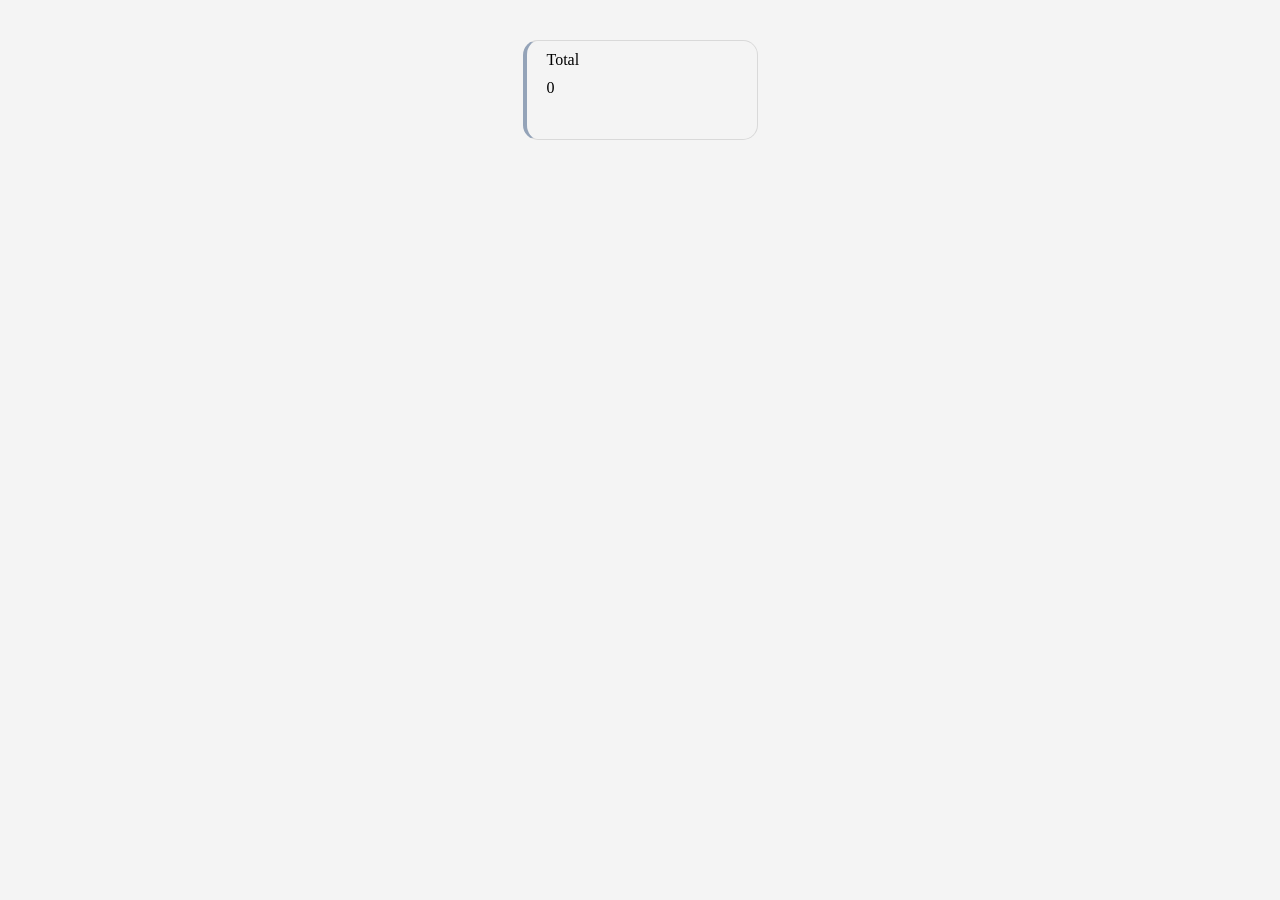
==== index.html @ 75238c97 "firs commit" ====
<html lang="en">
<head>
    <meta charset="UTF-8">
    <meta name="viewport" content="width=device-width, initial-scale=1.0">
    <title>Jura</title>

    <!-- Подключение стилей -->
    <link rel="stylesheet" href="style.css">
    <link rel="stylesheet" href="src/pages/HomePage/HomePage.css">

</head>
<body>
    <header></header>
    <main>
        <div id="page"></div>
    </main>
    <footer></footer>
</body>

<script type="module" src="./main.mjs"></script>
</html>
---- style.css ----
html, body {
    margin: 0;
    padding: 0;
    background-color: #f4f4f4;
    box-sizing: border-box;
}

main {
    margin: 0;
    padding: 0;
}

#page {
    width: 100%;
    margin: 0;
}

.home-page {
    margin: 40px 40px 0px 40px;
    display: flex;
    justify-content: center;
}
---- src/pages/HomePage/HomePage.css ----
.home-page-status {
    display: flex;
    flex-direction: column;
    gap: 10px;
    width: 200px;
    height: 78px;
    padding: 10px 10px 10px 20px;
    border: 1px solid #d9d9d9;
    border-left: 4px solid rgb(148, 163, 184);
    border-radius: 15px;
}
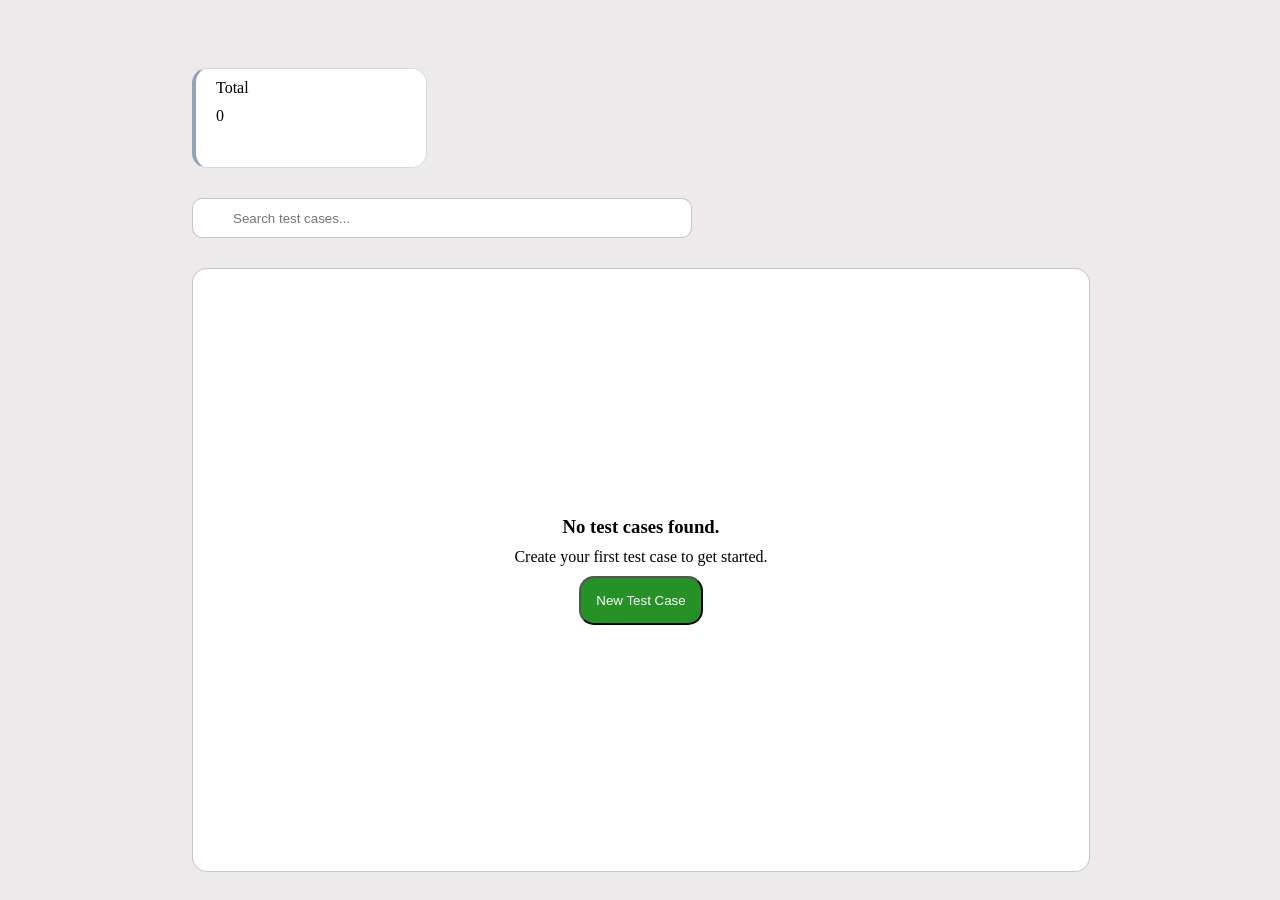
==== commit 598fd212: "add section for test-keyses" ====
--- a/index.html
+++ b/index.html
@@ -7,6 +7,7 @@
     <!-- Подключение стилей -->
     <link rel="stylesheet" href="style.css">
     <link rel="stylesheet" href="src/pages/HomePage/HomePage.css">
+    <link rel="stylesheet" href="src/shared/ui/Button/Button.css">
 
 </head>
 <body>
--- a/style.css
+++ b/style.css
@@ -1,7 +1,7 @@
 html, body {
     margin: 0;
     padding: 0;
-    background-color: #f4f4f4;
+    background-color: #eceaea;
     box-sizing: border-box;
 }
 
@@ -11,12 +11,18 @@
 }
 
 #page {
+    display: flex;
+    justify-content: center;
     width: 100%;
+    height: 100%;
     margin: 0;
 }
 
 .home-page {
+    width: 70%;
     margin: 40px 40px 0px 40px;
     display: flex;
     justify-content: center;
+    flex-direction: column;
+    gap: 30px;
 }
--- a/src/pages/HomePage/HomePage.css
+++ b/src/pages/HomePage/HomePage.css
@@ -8,4 +8,38 @@
     border: 1px solid #d9d9d9;
     border-left: 4px solid rgb(148, 163, 184);
     border-radius: 15px;
+    background: white;
+}
+
+.home-page-search_input {
+    width: 500px;
+    height: 40px;
+    padding: 0px 10px;
+    border: 1px solid #aaa7a7a8;
+    border-radius: 10px;
+    padding: 0 0 0 40px;
+}
+
+.home-page-test-cases {
+    display: flex;
+    flex-direction: column;
+    justify-content: center;
+    align-items: center;
+    height: 70%;
+    width: 100%;
+    border: 1px solid #aaa7a7a8;
+    border-radius: 15px;
+    background: white;
+}
+
+.home-page-test-cases_not-found{
+    display: flex;
+    flex-direction: column;
+    justify-content: center;
+    align-items: center;
+    gap: 10px;
+}
+
+.home-page-test-cases_not-found > h3, .home-page-test-cases_not-found > p {
+    margin: 0;
 }
--- a/src/shared/ui/Button/Button.css
+++ b/src/shared/ui/Button/Button.css
@@ -0,0 +1,6 @@
+.not-found_button_create {
+    padding: 15px;
+    background: #269126;
+    border-radius: 15px;
+    color: white;
+}
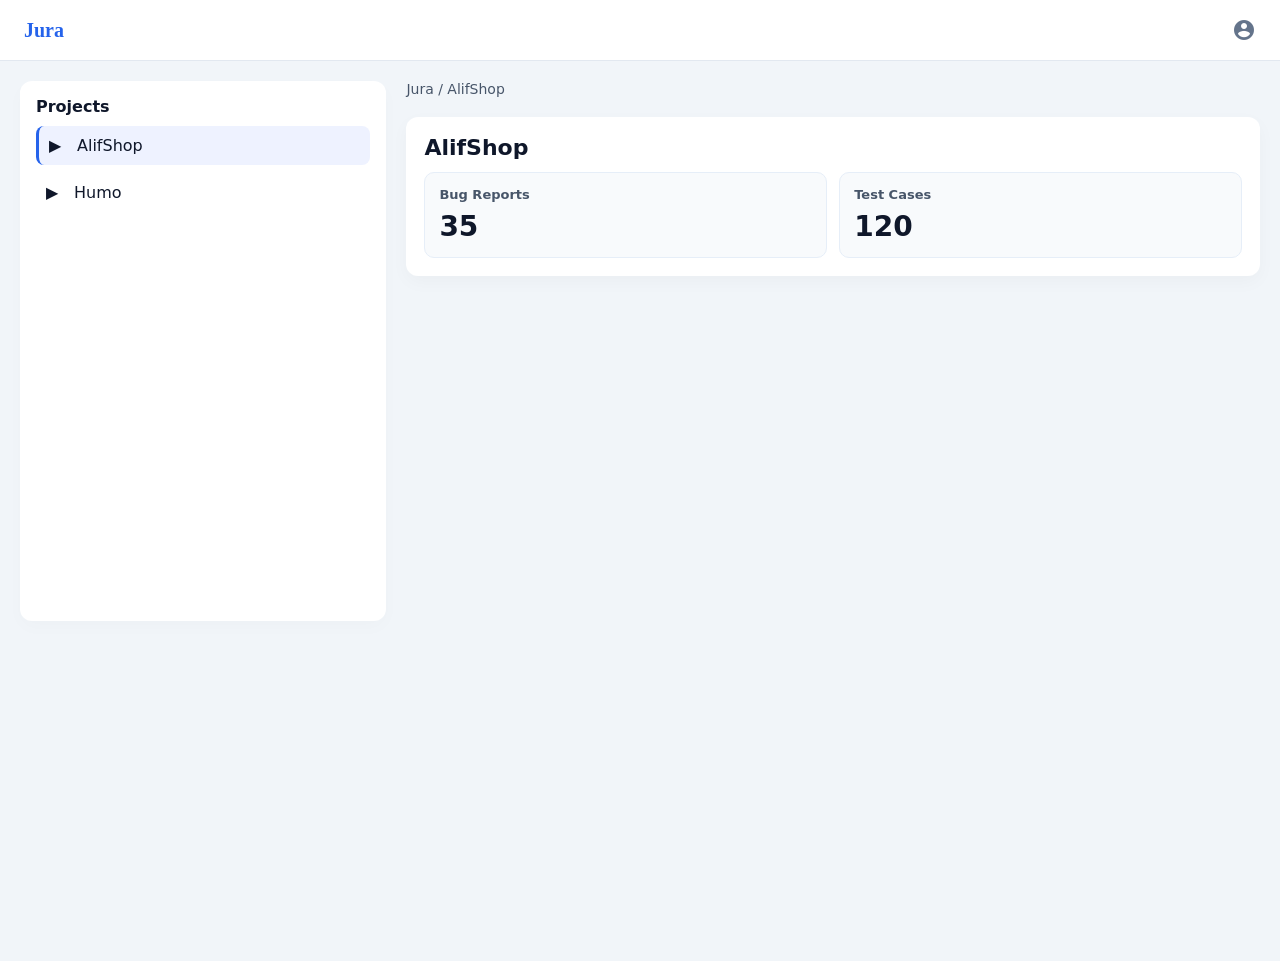
==== commit 11d651b1: "refactoring" ====
--- a/index.html
+++ b/index.html
@@ -8,10 +8,11 @@
     <link rel="stylesheet" href="style.css">
     <link rel="stylesheet" href="src/pages/HomePage/HomePage.css">
     <link rel="stylesheet" href="src/shared/ui/Button/Button.css">
+    <link href="https://fonts.googleapis.com/icon?family=Material+Icons" rel="stylesheet">
 
 </head>
 <body>
-    <header></header>
+    <header id="header"></header>
     <main>
         <div id="page"></div>
     </main>
--- a/style.css
+++ b/style.css
@@ -25,4 +25,13 @@
     justify-content: center;
     flex-direction: column;
     gap: 30px;
-}+}
+
+#header {
+    display: flex;
+    justify-content: space-between;
+    align-items: center;
+    padding: 18px 24px;
+    background: white;
+    border-bottom: 1px solid #e2e8f0;
+}
--- a/src/pages/HomePage/HomePage.css
+++ b/src/pages/HomePage/HomePage.css
@@ -23,23 +23,403 @@
 .home-page-test-cases {
     display: flex;
     flex-direction: column;
-    justify-content: center;
-    align-items: center;
-    height: 70%;
+    align-items: flex-start;
+    min-height: 420px;
     width: 100%;
     border: 1px solid #aaa7a7a8;
     border-radius: 15px;
     background: white;
-}
-
-.home-page-test-cases_not-found{
-    display: flex;
-    flex-direction: column;
+    padding: 20px;
+    box-sizing: border-box;
+    overflow-y: auto;
+}
+
+.test-cases-list {
+    display: grid;
+    grid-template-columns: repeat(auto-fill, minmax(280px, 1fr));
+    gap: 16px;
+    width: 100%;
+}
+
+.test-cases-loading,
+.test-cases-error {
+    display: flex;
+    align-items: center;
     justify-content: center;
-    align-items: center;
-    gap: 10px;
-}
-
-.home-page-test-cases_not-found > h3, .home-page-test-cases_not-found > p {
-    margin: 0;
-}+    width: 100%;
+    min-height: 200px;
+    color: #64748b;
+    font-size: 16px;
+}
+
+.test-cases-error {
+    color: #dc2626;
+}
+
+.test-case {
+    width: 100%;
+    border: 1px solid #d9d9d9;
+    border-radius: 12px;
+    background: #f8fafc;
+    padding: 16px;
+    text-align: left;
+    cursor: pointer;
+    transition: all 0.2s ease;
+    display: flex;
+    flex-direction: column;
+    gap: 10px;
+}
+
+.test-case:hover {
+    border-color: #94a3b8;
+    background: #f1f5f9;
+    transform: translateY(-2px);
+    box-shadow: 0 4px 12px rgba(0, 0, 0, 0.08);
+}
+
+.test-case_top {
+    display: flex;
+    justify-content: space-between;
+    align-items: center;
+    gap: 10px;
+}
+
+.test-case_id {
+    font-size: 12px;
+    font-weight: 700;
+    color: #475569;
+}
+
+.test-case_date {
+    font-size: 11px;
+    color: #94a3b8;
+}
+
+.test-case_title {
+    margin: 0;
+    font-size: 16px;
+    color: #0f172a;
+}
+
+.test-case_module {
+    margin: 0;
+    color: #64748b;
+    font-size: 12px;
+}
+
+.modal-overlay {
+    position: fixed;
+    top: 0;
+    left: 0;
+    right: 0;
+    bottom: 0;
+    background: rgba(0, 0, 0, 0.5);
+    display: flex;
+    align-items: center;
+    justify-content: center;
+    z-index: 1000;
+}
+
+.modal-content {
+    background: white;
+    border-radius: 15px;
+    box-shadow: 0 20px 60px rgba(0, 0, 0, 0.3);
+    max-width: 700px;
+    width: 90%;
+    max-height: 85vh;
+    overflow-y: auto;
+    animation: modalSlideIn 0.3s ease;
+}
+
+@keyframes modalSlideIn {
+    from {
+        opacity: 0;
+        transform: translateY(-20px);
+    }
+    to {
+        opacity: 1;
+        transform: translateY(0);
+    }
+}
+
+.modal-header {
+    display: flex;
+    justify-content: space-between;
+    align-items: flex-start;
+    padding: 24px;
+    border-bottom: 1px solid #e2e8f0;
+    gap: 10px;
+    position: sticky;
+    top: 0;
+    background: white;
+}
+
+.modal-header h2 {
+    margin: 0;
+    font-size: 24px;
+    color: #0f172a;
+}
+
+.modal-close {
+    background: none;
+    border: none;
+    font-size: 32px;
+    color: #64748b;
+    cursor: pointer;
+    padding: 0;
+    width: 32px;
+    height: 32px;
+    display: flex;
+    align-items: center;
+    justify-content: center;
+    transition: color 0.2s ease;
+    flex-shrink: 0;
+}
+
+.modal-close:hover {
+    color: #0f172a;
+}
+
+.modal-body {
+    padding: 24px;
+    display: flex;
+    flex-direction: column;
+    gap: 20px;
+}
+
+.modal-meta {
+    display: flex;
+    flex-wrap: wrap;
+    gap: 12px;
+    padding-bottom: 12px;
+    border-bottom: 1px solid #e2e8f0;
+}
+
+.modal-meta_item {
+    display: flex;
+    flex-direction: column;
+    gap: 6px;
+    flex: 1;
+    min-width: 200px;
+}
+
+.modal-meta_label {
+    font-size: 11px;
+    text-transform: uppercase;
+    letter-spacing: 0.08em;
+    color: #64748b;
+    font-weight: 600;
+}
+
+.modal-meta_value {
+    background: #f8fafc;
+    border: 1px solid #e2e8f0;
+    border-radius: 10px;
+    padding: 8px 12px;
+    font-size: 13px;
+    color: #334155;
+}
+
+.modal-section {
+    display: flex;
+    flex-direction: column;
+    gap: 10px;
+}
+
+.modal-section_title {
+    margin: 0;
+    font-size: 13px;
+    text-transform: uppercase;
+    letter-spacing: 0.08em;
+    color: #475569;
+    font-weight: 600;
+}
+
+.modal-section_content {
+    margin: 0;
+    color: #334155;
+    line-height: 1.6;
+    font-size: 14px;
+    padding: 10px;
+    background: #f8fafc;
+    border-radius: 10px;
+    border-left: 3px solid #94a3b8;
+}
+
+.home-page-test-cases_not-found {
+    display: none;
+    flex-direction: column;
+    justify-content: center;
+    align-items: center;
+    gap: 10px;
+}
+
+.home-page-test-cases_not-found > h3,
+.home-page-test-cases_not-found > p {
+    margin: 0;
+}
+
+/* Dashboard layout styles */
+.dashboard-root {
+    font-family: Inter, system-ui, -apple-system, 'Segoe UI', Roboto, 'Helvetica Neue', Arial;
+    color: #0f172a;
+    min-height: 100vh;
+    background: #f1f5f9;
+    width: 100%;
+}
+
+.header-left .brand,
+.brand {
+    font-weight: 700;
+    font-size: 20px;
+    color: #2563eb; /* blue */
+}
+
+.header-right {
+    display: flex;
+    align-items: center;
+    gap: 16px;
+}
+
+.breadcrumb {
+    color: #475569;
+    font-size: 14px;
+    margin-bottom: 20px;
+}
+
+.profile-icon {
+    font-size: 36px;
+    color: #64748b;
+}
+
+.dashboard-body {
+    display: flex;
+    gap: 20px;
+    padding: 20px;
+    box-sizing: border-box;
+}
+
+.dashboard-sidebar {
+    width: 30%; /* required fixed width percentage */
+    background: white;
+    padding: 16px;
+    border-radius: 12px;
+    box-shadow: 0 6px 18px rgba(15, 23, 42, 0.02);
+    box-sizing: border-box;
+    min-height: 60vh;
+    overflow: auto;
+}
+
+.dashboard-main {
+    width: 70%;
+    box-sizing: border-box;
+    min-height: 60vh;
+}
+
+.projects-title {
+    font-weight: 700;
+    margin-bottom: 10px;
+    color: #0f172a;
+}
+
+.project-wrap {
+    margin-bottom: 8px;
+    border-radius: 8px;
+}
+
+.project-header {
+    display: flex;
+    align-items: center;
+    gap: 8px;
+    padding: 10px;
+    cursor: pointer;
+    border-radius: 8px;
+    transition: background 0.12s ease, transform 0.12s ease;
+}
+
+.project-header:hover {
+    background: #f8fafc;
+    transform: translateY(-1px);
+}
+
+.project-header.active-project {
+    background: #eef2ff;
+    border-left: 3px solid #2563eb;
+}
+
+.project-submenu {
+    padding-left: 18px;
+    padding-top: 8px;
+    padding-bottom: 8px;
+}
+
+.submenu-item {
+    padding: 8px 10px;
+    border-radius: 6px;
+    cursor: pointer;
+    color: #475569;
+}
+
+.submenu-item:hover { background: #f8fafc; }
+
+.submenu-item.active-sub {
+    background: #eef2ff;
+    color: #1e3a8a;
+    font-weight: 600;
+}
+
+.chev {
+    display: inline-block;
+    width: 20px;
+}
+
+/* main content cards */
+.metrics {
+    background: white;
+    padding: 18px;
+    border-radius: 12px;
+    box-shadow: 0 6px 18px rgba(2,6,23,0.03);
+}
+
+.metrics-title {
+    margin: 0 0 12px 0;
+    font-size: 22px;
+}
+
+.metrics-cards {
+    display: flex;
+    gap: 12px;
+}
+
+.card {
+    flex: 1 1 0;
+    background: #f8fafc;
+    padding: 14px;
+    border-radius: 10px;
+    border: 1px solid #e6eef8;
+}
+
+.card-title { color: #475569; font-weight: 700; font-size: 13px; }
+.card-value { font-size: 28px; font-weight: 800; color: #0f172a; margin-top: 8px; }
+
+.main-loading, .main-error, .main-empty { padding: 40px; background: white; border-radius: 12px; text-align: center; color: #64748b; }
+
+.bug-list, .tc-list { display: grid; gap: 12px; margin-top: 12px; }
+
+.bug-card, .tc-card {
+    padding: 12px;
+    border-radius: 10px;
+    background: #fff;
+    border: 1px solid #e6eef8;
+}
+
+.bug-title, .tc-title { font-weight: 700; color: #0f172a; }
+
+.list-title { font-size: 18px; font-weight: 700; margin-bottom: 8px; }
+
+.sidebar-loading, .sidebar-error, .sidebar-empty { color: #64748b; padding: 12px; }
+
+@media (max-width: 900px) {
+    .dashboard-body { flex-direction: column; }
+    .dashboard-sidebar, .dashboard-main { width: 100%; }
+}
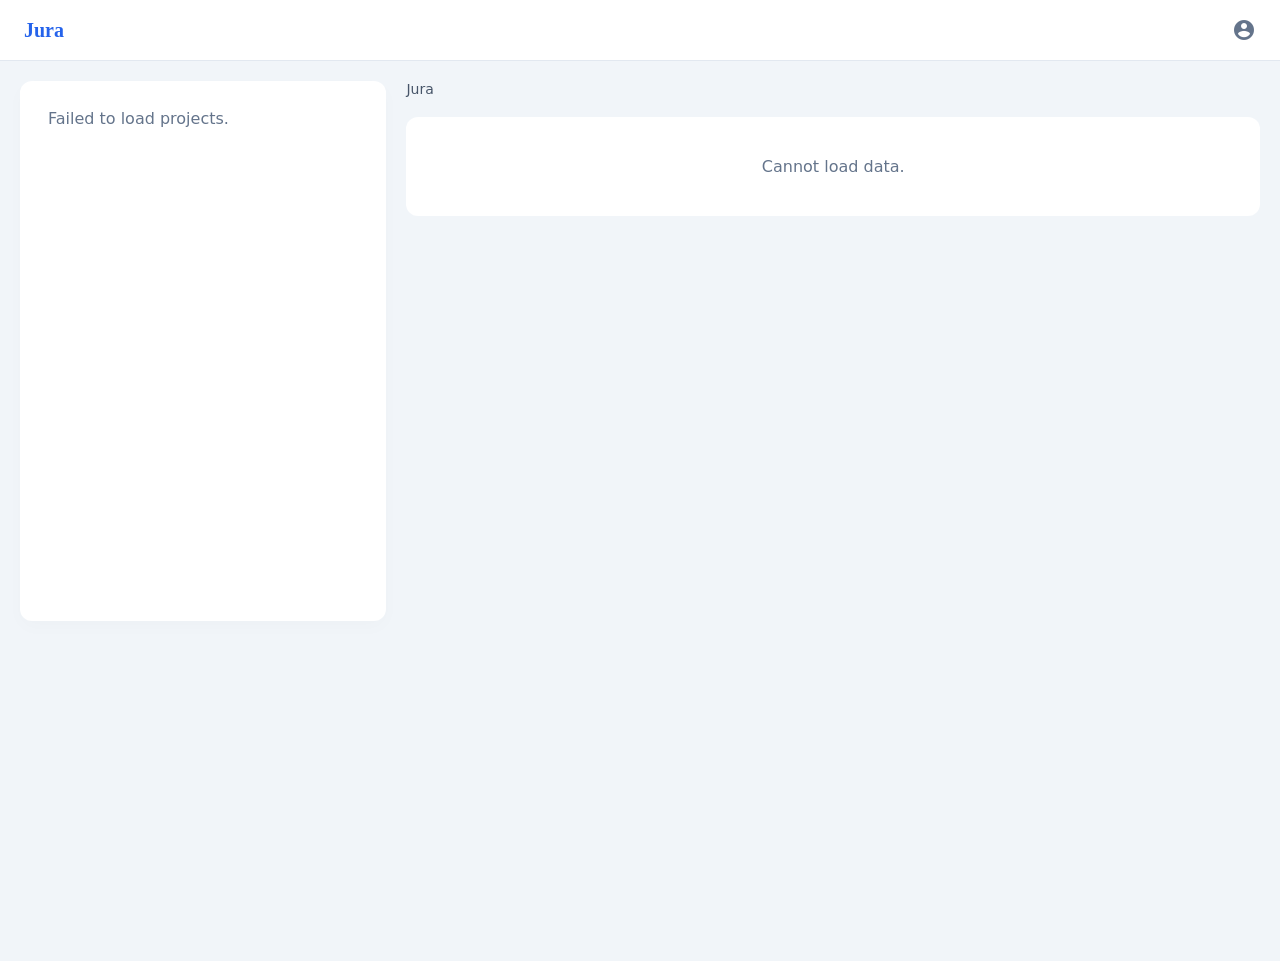
==== commit 07905129: "add test-keys sghow" ====
--- a/index.html
+++ b/index.html
@@ -9,6 +9,7 @@
     <link rel="stylesheet" href="src/pages/HomePage/HomePage.css">
     <link rel="stylesheet" href="src/shared/ui/Button/Button.css">
     <link href="https://fonts.googleapis.com/icon?family=Material+Icons" rel="stylesheet">
+    <link rel="stylesheet" href="./src/pages/HomePage/TestCasesPanel.css">
 
 </head>
 <body>
--- a/src/pages/HomePage/HomePage.css
+++ b/src/pages/HomePage/HomePage.css
@@ -415,7 +415,18 @@
 
 .bug-title, .tc-title { font-weight: 700; color: #0f172a; }
 
-.list-title { font-size: 18px; font-weight: 700; margin-bottom: 8px; }
+.list-title {
+    display: flex;
+    justify-content: space-between;
+    align-items: center;
+    font-size: 18px;
+    font-weight: 700;
+    margin-bottom: 8px;
+}
+
+.list-title > h2 {
+    margin: 0;
+}
 
 .sidebar-loading, .sidebar-error, .sidebar-empty { color: #64748b; padding: 12px; }
 
--- a/src/shared/ui/Button/Button.css
+++ b/src/shared/ui/Button/Button.css
@@ -3,4 +3,138 @@
     background: #269126;
     border-radius: 15px;
     color: white;
+    cursor: pointer;
+}
+
+/* Modal Styles */
+.modal-overlay {
+    position: fixed;
+    top: 0;
+    left: 0;
+    right: 0;
+    bottom: 0;
+    background-color: rgba(0, 0, 0, 0.5);
+    display: flex;
+    justify-content: center;
+    align-items: center;
+    z-index: 1000;
+}
+
+.modal-content {
+    background: white;
+    border-radius: 8px;
+    box-shadow: 0 4px 20px rgba(0, 0, 0, 0.15);
+    max-width: 600px;
+    width: 90%;
+    max-height: 90vh;
+    overflow-y: auto;
+}
+
+.modal-header {
+    display: flex;
+    justify-content: space-between;
+    align-items: center;
+    padding: 24px;
+    border-bottom: 1px solid #e2e8f0;
+}
+
+.modal-header h2 {
+    margin: 0;
+    font-size: 20px;
+    color: #333;
+}
+
+.modal-close {
+    background: none;
+    border: none;
+    font-size: 28px;
+    cursor: pointer;
+    color: #666;
+    padding: 0;
+    width: 32px;
+    height: 32px;
+    display: flex;
+    align-items: center;
+    justify-content: center;
+}
+
+.modal-close:hover {
+    color: #333;
+}
+
+.modal-body {
+    padding: 24px;
+}
+
+.form-group {
+    margin-bottom: 20px;
+    display: flex;
+    flex-direction: column;
+}
+
+.form-group label {
+    margin-bottom: 8px;
+    font-weight: 600;
+    color: #333;
+    font-size: 14px;
+}
+
+.form-group input,
+.form-group textarea {
+    padding: 10px 12px;
+    border: 1px solid #d1d5db;
+    border-radius: 4px;
+    font-size: 14px;
+    font-family: inherit;
+    transition: border-color 0.2s;
+}
+
+.form-group input:focus,
+.form-group textarea:focus {
+    outline: none;
+    border-color: #3b82f6;
+    box-shadow: 0 0 0 3px rgba(59, 130, 246, 0.1);
+}
+
+.form-group textarea {
+    resize: vertical;
+    min-height: 80px;
+}
+
+.form-actions {
+    display: flex;
+    gap: 12px;
+    margin-top: 24px;
+    padding-top: 24px;
+    border-top: 1px solid #e2e8f0;
+}
+
+.btn-primary,
+.btn-secondary {
+    padding: 10px 20px;
+    border: none;
+    border-radius: 4px;
+    font-size: 14px;
+    font-weight: 600;
+    cursor: pointer;
+    transition: all 0.2s;
+    flex: 1;
+}
+
+.btn-primary {
+    background-color: #3b82f6;
+    color: white;
+}
+
+.btn-primary:hover {
+    background-color: #2563eb;
+}
+
+.btn-secondary {
+    background-color: #e5e7eb;
+    color: #333;
+}
+
+.btn-secondary:hover {
+    background-color: #d1d5db;
 }
--- a/src/pages/HomePage/TestCasesPanel.css
+++ b/src/pages/HomePage/TestCasesPanel.css
@@ -0,0 +1,238 @@
+/* =========================
+   Test Case Modal
+   ========================= */
+
+.test-case-modal {
+    position: fixed;
+    inset: 0;
+
+    width: 100%;
+    height: 100%;
+
+    z-index: 9999;
+
+    display: flex;
+    align-items: center;
+    justify-content: center;
+
+    padding: 20px;
+
+    box-sizing: border-box;
+}
+
+
+/* Затемнённый фон */
+
+.test-case-modal-overlay {
+    position: absolute;
+    inset: 0;
+
+    background: rgba(0, 0, 0, 0.55);
+
+    backdrop-filter: blur(2px);
+}
+
+
+/* Само окно */
+
+.test-case-modal-content {
+    position: relative;
+    z-index: 1;
+
+    width: 700px;
+    max-width: 100%;
+
+    max-height: 90vh;
+
+    background: #ffffff;
+
+    border-radius: 16px;
+
+    box-shadow:
+        0 20px 50px rgba(0, 0, 0, 0.25);
+
+    overflow: hidden;
+
+    display: flex;
+    flex-direction: column;
+}
+
+
+/* Header */
+
+.test-case-modal-header {
+    display: flex;
+
+    justify-content: space-between;
+    align-items: flex-start;
+
+    padding: 20px 24px;
+
+    border-bottom: 1px solid #e5e5e5;
+}
+
+
+.test-case-modal-header h2 {
+    margin: 0 0 5px 0;
+
+    font-size: 22px;
+    font-weight: 600;
+
+    color: #222;
+}
+
+
+.test-case-modal-header span {
+    font-size: 14px;
+
+    color: #777;
+}
+
+
+/* Кнопка закрытия */
+
+.test-case-modal-close {
+    width: 36px;
+    height: 36px;
+
+    display: flex;
+    align-items: center;
+    justify-content: center;
+
+    border: none;
+
+    border-radius: 8px;
+
+    background: transparent;
+
+    font-size: 28px;
+    line-height: 1;
+
+    color: #666;
+
+    cursor: pointer;
+
+    transition: background 0.2s ease,
+                color 0.2s ease;
+}
+
+
+.test-case-modal-close:hover {
+    background: #f1f1f1;
+
+    color: #111;
+}
+
+
+/* Body */
+
+.test-case-modal-body {
+    padding: 24px;
+
+    overflow-y: auto;
+
+    display: flex;
+    flex-direction: column;
+
+    gap: 18px;
+}
+
+
+/* Поле */
+
+.test-case-field {
+    display: flex;
+    flex-direction: column;
+
+    gap: 7px;
+}
+
+
+/* Название поля */
+
+.test-case-label {
+    font-size: 13px;
+
+    font-weight: 600;
+
+    color: #666;
+}
+
+
+/* Значение */
+
+.test-case-value {
+    padding: 12px 14px;
+
+    background: #f7f7f8;
+
+    border: 1px solid #e8e8e8;
+
+    border-radius: 8px;
+
+    font-size: 14px;
+
+    line-height: 1.5;
+
+    color: #222;
+
+    word-break: break-word;
+}
+
+
+/* Scrollbar */
+
+.test-case-modal-body::-webkit-scrollbar {
+    width: 6px;
+}
+
+
+.test-case-modal-body::-webkit-scrollbar-track {
+    background: transparent;
+}
+
+
+.test-case-modal-body::-webkit-scrollbar-thumb {
+    background: #cfcfcf;
+
+    border-radius: 10px;
+}
+
+
+.test-case-modal-body::-webkit-scrollbar-thumb:hover {
+    background: #aaa;
+}
+
+
+/* =========================
+   Mobile
+   ========================= */
+
+@media (max-width: 600px) {
+
+    .test-case-modal {
+        padding: 10px;
+    }
+
+    .test-case-modal-content {
+        width: 100%;
+
+        max-height: 95vh;
+
+        border-radius: 12px;
+    }
+
+    .test-case-modal-header {
+        padding: 16px;
+    }
+
+    .test-case-modal-body {
+        padding: 16px;
+
+        gap: 14px;
+    }
+
+    .test-case-modal-header h2 {
+        font-size: 18px;
+    }
+}
